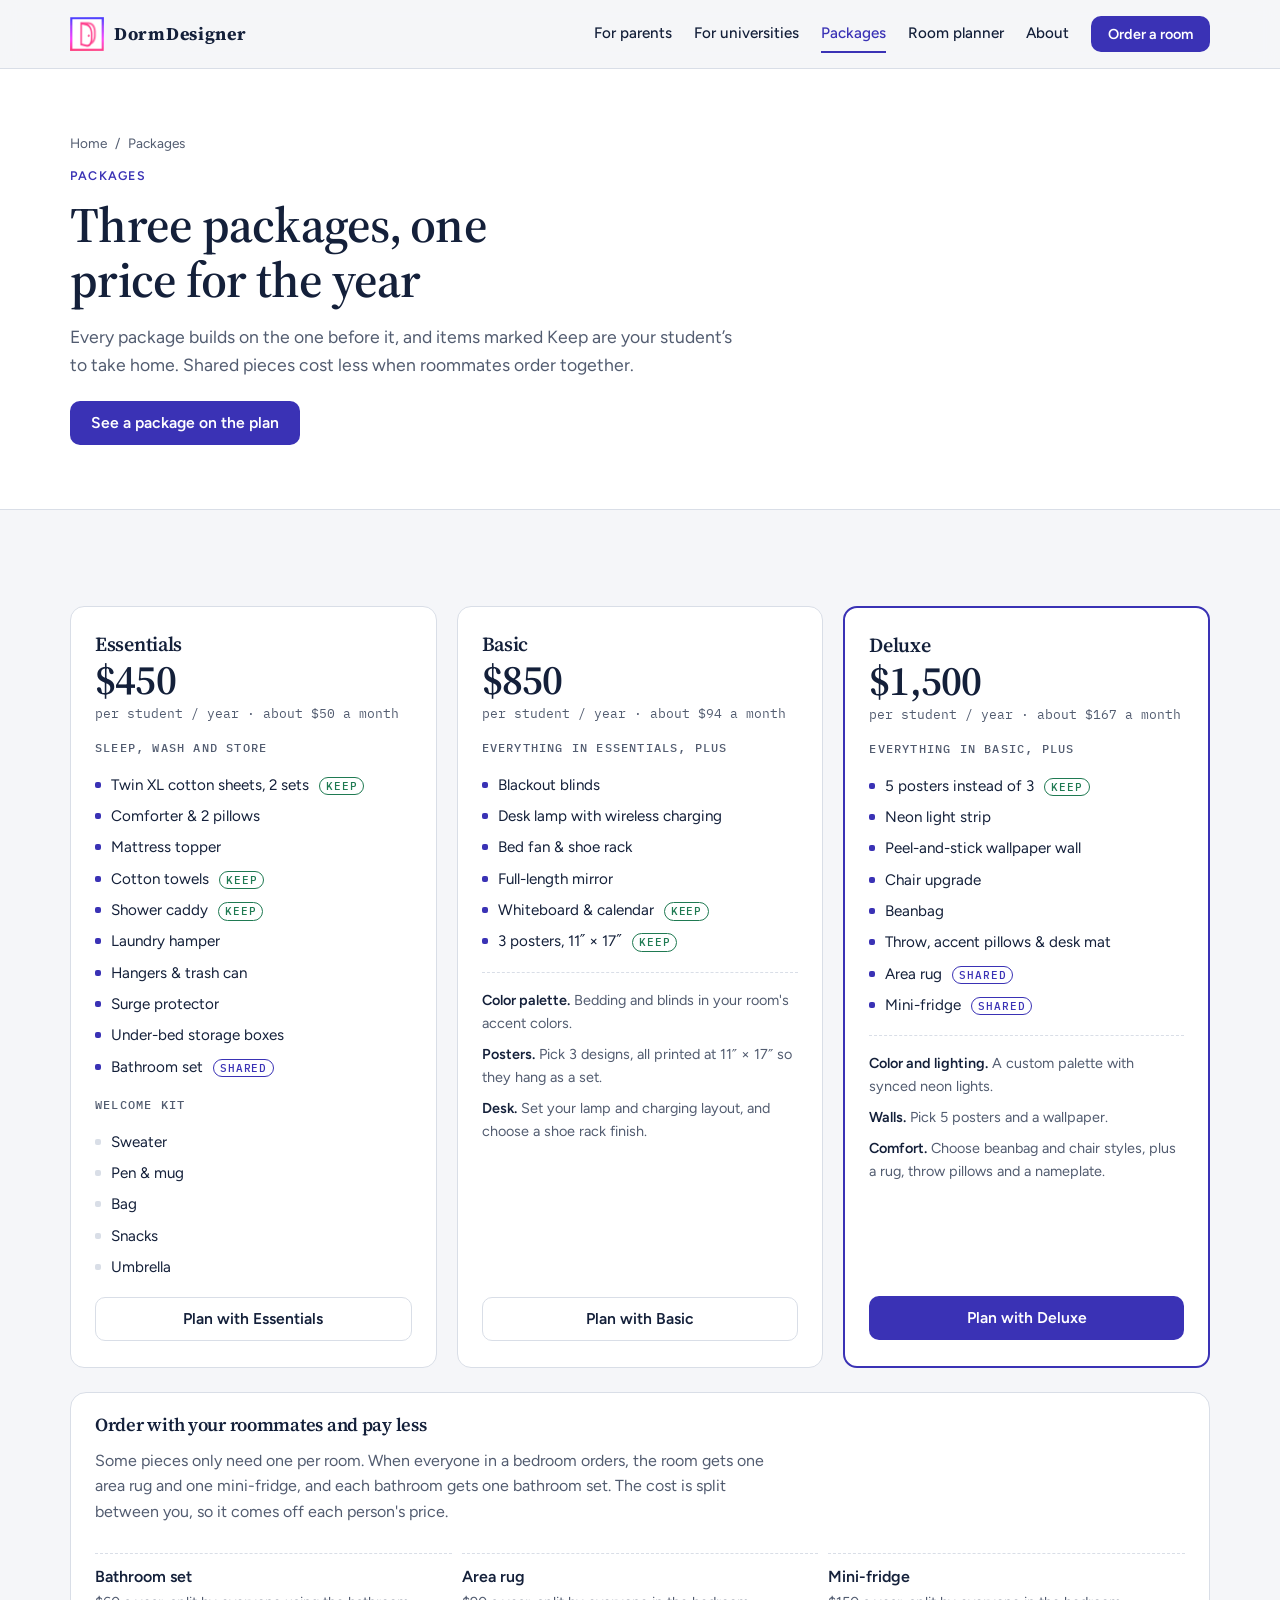
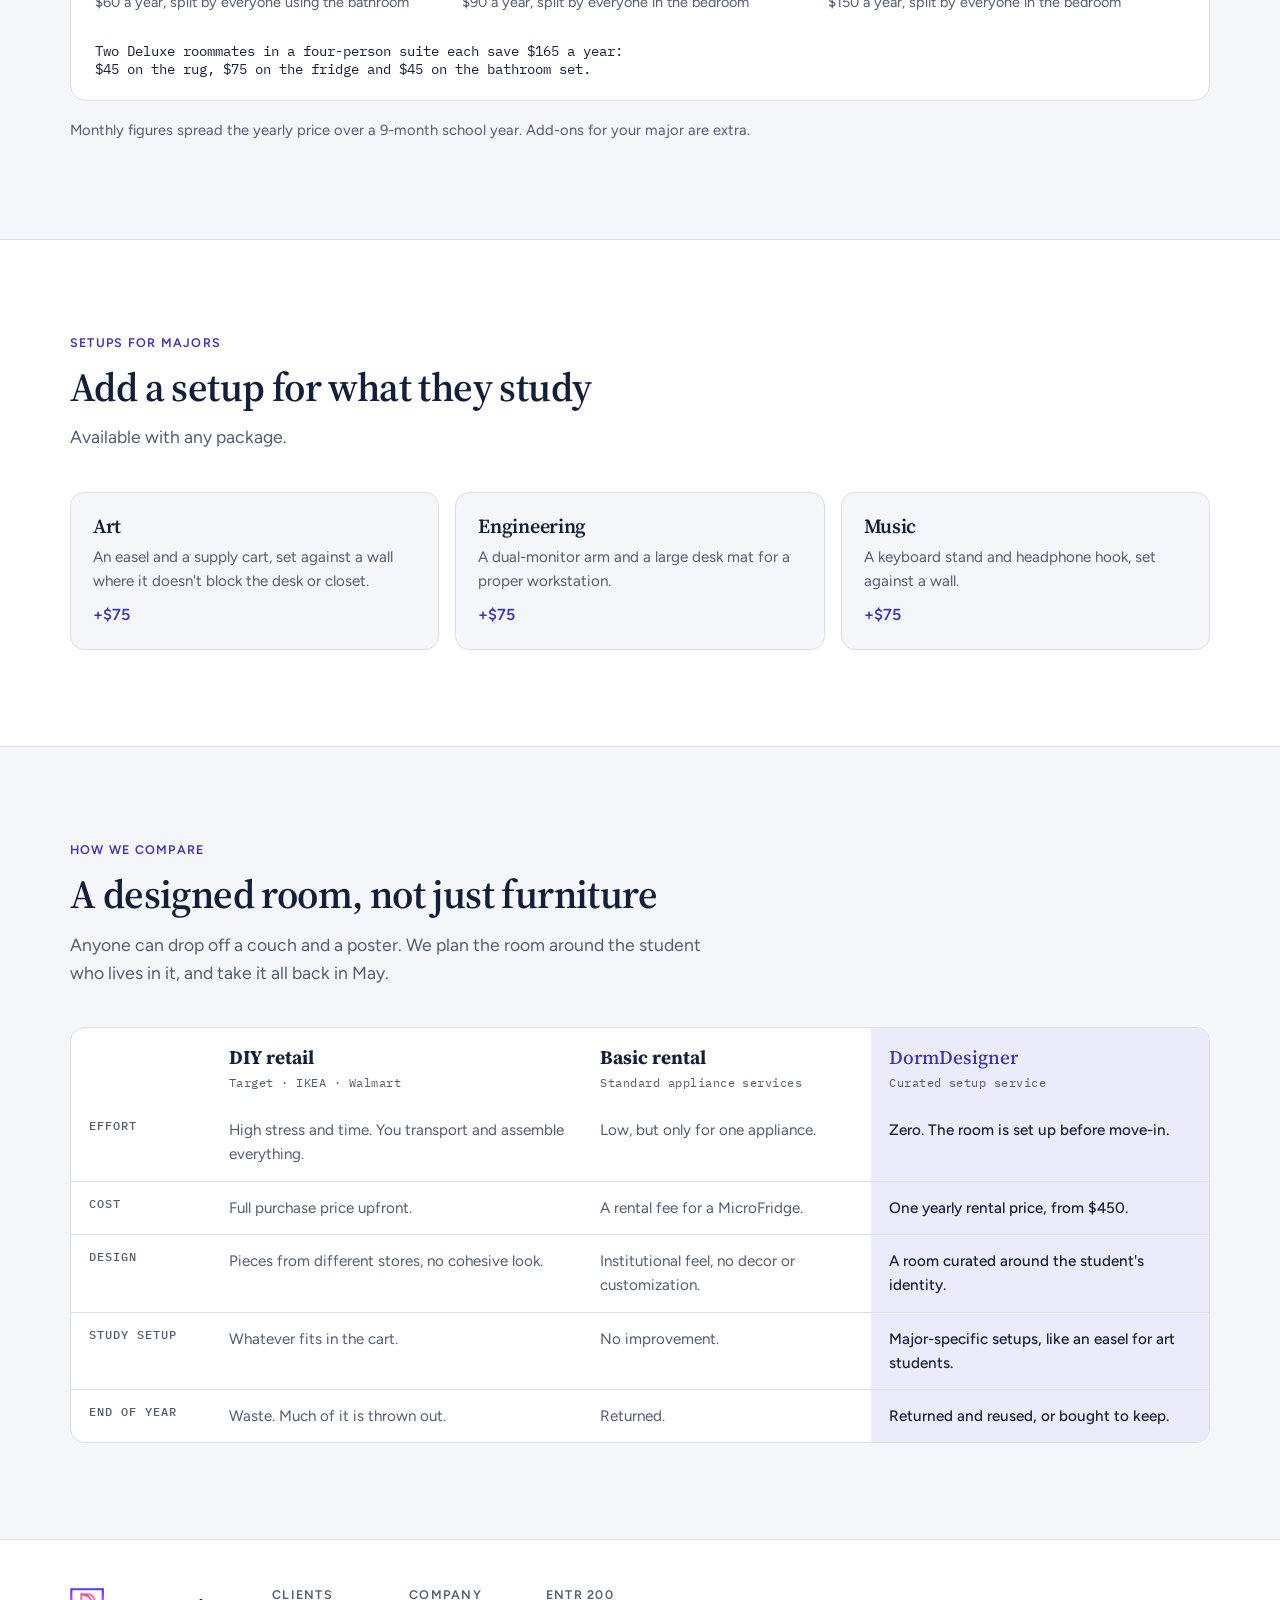
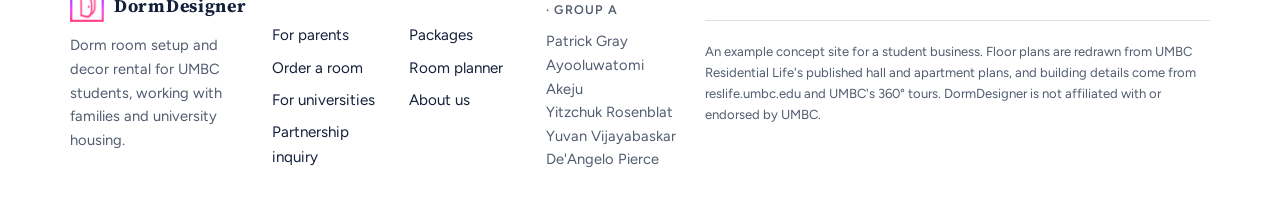
==== packages.html @ 31e29e06 "Split into pages for parents and universities; fix chair, monitors, clearances Site - Six pages inst" ====
<!doctype html>
<html lang="en">
<head>
<meta charset="utf-8">
<meta name="viewport" content="width=device-width, initial-scale=1, viewport-fit=cover">
<title>Packages · DormDesigner</title>
<meta name="description" content="Essentials, Basic and Deluxe dorm room packages, priced per student for the year.">
<link rel="icon" type="image/png" href="assets/mark.png">
<link rel="preconnect" href="https://fonts.googleapis.com">
<link rel="preconnect" href="https://fonts.gstatic.com" crossorigin>
<link rel="stylesheet" href="https://fonts.googleapis.com/css2?family=Source+Serif+4:opsz,wght@8..60,600;8..60,700&family=Figtree:wght@400;500;600;700&family=IBM+Plex+Mono:wght@400;500&display=swap">
<link rel="stylesheet" href="assets/site.css">
</head>
<body data-page="packages">
<a class="skip" href="#content">Skip to content</a>
<svg width="0" height="0" style="position:absolute" aria-hidden="true">
  <symbol id="i-sleep" viewBox="0 0 24 24"><path d="M3 18V8M3 14h18v4M21 14v-2a3 3 0 0 0-3-3h-7v5"/><circle cx="7" cy="11" r="1.6"/></symbol>
  <symbol id="i-desk" viewBox="0 0 24 24"><path d="M3 20h18M5 20V10h14v10M9 10l2-5 4 1"/><path d="M14 4.5l2.5 2"/></symbol>
  <symbol id="i-truck" viewBox="0 0 24 24"><path d="M2 6h12v10H2zM14 9h4l3 3v4h-7"/><circle cx="6" cy="17.5" r="1.8"/><circle cx="17" cy="17.5" r="1.8"/></symbol>
  <symbol id="i-photo" viewBox="0 0 24 24"><path d="M3 7h4l2-2.5h6L17 7h4v12H3z"/><circle cx="12" cy="13" r="3.5"/></symbol>
  <symbol id="i-shield" viewBox="0 0 24 24"><path d="M12 3l8 3v6c0 4.5-3.3 8-8 9-4.7-1-8-4.5-8-9V6z"/><path d="M8.5 12l2.5 2.5 4.5-5"/></symbol>
  <symbol id="i-price" viewBox="0 0 24 24"><path d="M5 3h14v18l-3-2-2 2-2-2-2 2-2-2-3 2z"/><path d="M9 8h6M9 12h6M9 16h3"/></symbol>
  <symbol id="i-check" viewBox="0 0 24 24"><path d="M4 4h16v16H4z"/><path d="M8 12l3 3 5-6"/></symbol>
  <symbol id="i-share" viewBox="0 0 24 24"><path d="M12 3v18M17 7H9.5a3 3 0 0 0 0 6h5a3 3 0 0 1 0 6H6"/></symbol>
  <symbol id="i-grad" viewBox="0 0 24 24"><path d="M2 9l10-5 10 5-10 5z"/><path d="M6 11v5c3 2.5 9 2.5 12 0v-5M22 9v6"/></symbol>
  <symbol id="i-access" viewBox="0 0 24 24"><circle cx="12" cy="4.5" r="1.8"/><path d="M5 8.5l7 1.5 7-1.5M12 10v5l-3 6M12 15l3 6"/></symbol>
  <symbol id="i-calendar" viewBox="0 0 24 24"><path d="M3 5h18v16H3zM3 10h18M8 3v4M16 3v4"/><path d="M7.5 14h3v3h-3z"/></symbol>
  <symbol id="i-recycle" viewBox="0 0 24 24"><path d="M7 19H4l3.5-6M17 19h3l-3.5-6M9 5l3-2 3 2M12 3v7M5 13l2-3 3 1.5M19 13l-2-3-3 1.5M8 19h8"/></symbol>
</svg>
<header class="top">
  <div class="wrap">
    <a class="brand" href="index.html" aria-label="DormDesigner home">
      <img class="mark" src="assets/mark.png" alt="" width="34" height="34">
      <span class="wordmark">DormDesigner</span>
    </a>
    <button class="menu-btn" type="button" aria-expanded="false" aria-controls="siteNav"><span class="sr-only">Menu</span><svg viewBox="0 0 24 24" aria-hidden="true"><path d="M4 7h16M4 12h16M4 17h16"/></svg></button>
    <nav class="nav" id="siteNav" aria-label="Main">
      <a href="parents.html">For parents</a>
      <a href="universities.html">For universities</a>
      <a href="packages.html" aria-current="page">Packages</a>
      <a href="planner.html">Room planner</a>
      <a href="about.html">About</a>
      <a class="btn btn-primary btn-sm nav-cta" href="parents.html#reserve">Order a room</a>
    </nav>
  </div>
</header>
<main id="content">
  <section class="page-head">
    <div class="wrap">
      <nav class="crumbs" aria-label="Breadcrumb"><a href="index.html">Home</a><span aria-hidden="true">/</span><span aria-current="page">Packages</span></nav>
      <p class="eyebrow">Packages</p>
      <h1>Three packages, one price for the year</h1>
      <p class="lede">Every package builds on the one before it, and items marked Keep are your student’s to take home. Shared pieces cost less when roommates order together.</p>
      <div class="ctas"><a class="btn btn-primary" href="planner.html">See a package on the plan</a></div>
    </div>
  </section>
  <section class="section">
    <div class="wrap">
      <div class="tiers">
        <article class="tier">
          <div class="tier-head">
            <h3>Essentials</h3>
            <div class="price num">$450</div>
            <div class="per">per student / year · about $50 a month</div>
          </div>
          <div class="includes">Sleep, wash and store</div>
          <ul>
            <li>Twin XL cotton sheets, 2 sets <span class="keep">Keep</span></li>
            <li>Comforter &amp; 2 pillows</li>
            <li>Mattress topper</li>
            <li>Cotton towels <span class="keep">Keep</span></li>
            <li>Shower caddy <span class="keep">Keep</span></li>
            <li>Laundry hamper</li>
            <li>Hangers &amp; trash can</li>
            <li>Surge protector</li>
            <li>Under-bed storage boxes</li>
            <li>Bathroom set <span class="share">Shared</span></li>
          </ul>
          <div class="includes">Welcome kit</div>
          <ul class="kit">
            <li>Sweater</li><li>Pen &amp; mug</li><li>Bag</li><li>Snacks</li><li>Umbrella</li>
          </ul>
          <a class="btn btn-ghost" href="planner.html" data-pick="essentials">Plan with Essentials</a>
        </article>
        <article class="tier">
          <div class="tier-head">
            <h3>Basic</h3>
            <div class="price num">$850</div>
            <div class="per">per student / year · about $94 a month</div>
          </div>
          <div class="includes">Everything in Essentials, plus</div>
          <ul>
            <li>Blackout blinds</li>
            <li>Desk lamp with wireless charging</li>
            <li>Bed fan &amp; shoe rack</li>
            <li>Full-length mirror</li>
            <li>Whiteboard &amp; calendar <span class="keep">Keep</span></li>
            <li>3 posters, 11″ × 17″ <span class="keep">Keep</span></li>
          </ul>
          <div class="custom">
            <p><b>Color palette.</b> Bedding and blinds in your room's accent colors.</p>
            <p><b>Posters.</b> Pick 3 designs, all printed at 11″ × 17″ so they hang as a set.</p>
            <p><b>Desk.</b> Set your lamp and charging layout, and choose a shoe rack finish.</p>
          </div>
          <a class="btn btn-ghost" href="planner.html" data-pick="basic">Plan with Basic</a>
        </article>
        <article class="tier tier-deluxe">
          <div class="tier-head">
            <h3>Deluxe</h3>
            <div class="price num">$1,500</div>
            <div class="per">per student / year · about $167 a month</div>
          </div>
          <div class="includes">Everything in Basic, plus</div>
          <ul>
            <li>5 posters instead of 3 <span class="keep">Keep</span></li>
            <li>Neon light strip</li>
            <li>Peel-and-stick wallpaper wall</li>
            <li>Chair upgrade</li>
            <li>Beanbag</li>
            <li>Throw, accent pillows &amp; desk mat</li>
            <li>Area rug <span class="share">Shared</span></li>
            <li>Mini-fridge <span class="share">Shared</span></li>
          </ul>
          <div class="custom">
            <p><b>Color and lighting.</b> A custom palette with synced neon lights.</p>
            <p><b>Walls.</b> Pick 5 posters and a wallpaper.</p>
            <p><b>Comfort.</b> Choose beanbag and chair styles, plus a rug, throw pillows and a nameplate.</p>
          </div>
          <a class="btn btn-primary" href="planner.html" data-pick="deluxe">Plan with Deluxe</a>
        </article>
      </div>
      <div class="sharing">
        <h3>Order with your roommates and pay less</h3>
        <p>Some pieces only need one per room. When everyone in a bedroom orders, the room gets one area rug and one mini-fridge, and each bathroom gets one bathroom set. The cost is split between you, so it comes off each person's price.</p>
        <dl class="share-table">
          <div><dt>Bathroom set</dt><dd>$60 a year, split by everyone using the bathroom</dd></div>
          <div><dt>Area rug</dt><dd>$90 a year, split by everyone in the bedroom</dd></div>
          <div><dt>Mini-fridge</dt><dd>$150 a year, split by everyone in the bedroom</dd></div>
        </dl>
        <p class="share-eg">Two Deluxe roommates in a four-person suite each save $165 a year: $45 on the rug, $75 on the fridge and $45 on the bathroom set.</p>
      </div>
      <p class="tiers-note">Monthly figures spread the yearly price over a 9-month school year. Add-ons for your major are extra.</p>
    </div>
  </section>
  <section class="section alt">
    <div class="wrap">
      <div class="section-head">
        <p class="eyebrow">Setups for majors</p>
        <h2>Add a setup for what they study</h2>
        <p class="lede">Available with any package.</p>
      </div>
      <div class="addons">
        <div><h3>Art</h3><p>An easel and a supply cart, set against a wall where it doesn't block the desk or closet.</p><b>+$75</b></div>
        <div><h3>Engineering</h3><p>A dual-monitor arm and a large desk mat for a proper workstation.</p><b>+$75</b></div>
        <div><h3>Music</h3><p>A keyboard stand and headphone hook, set against a wall.</p><b>+$75</b></div>
      </div>
    </div>
  </section>
  <section class="section">
    <div class="wrap">
      <div class="section-head">
        <p class="eyebrow">How we compare</p>
        <h2>A designed room, not just furniture</h2>
        <p class="lede">Anyone can drop off a couch and a poster. We plan the room around the student who lives in it, and take it all back in May.</p>
      </div>
      <div class="table-wrap">
        <table class="compare">
          <thead>
            <tr>
              <th scope="col"><span class="sr-only" style="position:absolute;left:-9999px">Topic</span></th>
              <th scope="col">DIY retail<small>Target · IKEA · Walmart</small></th>
              <th scope="col">Basic rental<small>Standard appliance services</small></th>
              <th scope="col" class="us">DormDesigner<small>Curated setup service</small></th>
            </tr>
          </thead>
          <tbody>
            <tr><th scope="row">Effort</th><td>High stress and time. You transport and assemble everything.</td><td>Low, but only for one appliance.</td><td class="us">Zero. The room is set up before move-in.</td></tr>
            <tr><th scope="row">Cost</th><td>Full purchase price upfront.</td><td>A rental fee for a MicroFridge.</td><td class="us">One yearly rental price, from $450.</td></tr>
            <tr><th scope="row">Design</th><td>Pieces from different stores, no cohesive look.</td><td>Institutional feel, no decor or customization.</td><td class="us">A room curated around the student's identity.</td></tr>
            <tr><th scope="row">Study setup</th><td>Whatever fits in the cart.</td><td>No improvement.</td><td class="us">Major-specific setups, like an easel for art students.</td></tr>
            <tr><th scope="row">End of year</th><td>Waste. Much of it is thrown out.</td><td>Returned.</td><td class="us">Returned and reused, or bought to keep.</td></tr>
          </tbody>
        </table>
      </div>
    </div>
  </section>
</main>
<footer class="site-foot">
  <div class="wrap">
    <div class="foot-grid">
      <div class="foot-brand">
        <a class="brand" href="index.html" aria-label="DormDesigner home"><img class="mark" src="assets/mark.png" alt="" width="34" height="34"><span class="wordmark">DormDesigner</span></a>
        <p>Dorm room setup and decor rental for UMBC students, working with families and university housing.</p>
      </div>
      <nav aria-label="Clients"><h2>Clients</h2><a href="parents.html">For parents</a><a href="parents.html#reserve">Order a room</a><a href="universities.html">For universities</a><a href="universities.html#inquiry">Partnership inquiry</a></nav>
      <nav aria-label="Company"><h2>Company</h2><a href="packages.html">Packages</a><a href="planner.html">Room planner</a><a href="about.html">About us</a></nav>
      <div><h2>ENTR 200 · Group A</h2><p class="names">Patrick Gray<br>Ayooluwatomi Akeju<br>Yitzchuk Rosenblat<br>Yuvan Vijayabaskar<br>De'Angelo Pierce</p></div>
    </div>
    <p class="legal">An example concept site for a student business. Floor plans are redrawn from UMBC Residential Life's published hall and apartment plans, and building details come from reslife.umbc.edu and UMBC's 360° tours. DormDesigner is not affiliated with or endorsed by UMBC.</p>
  </div>
</footer>
<script src="assets/site.js"></script>
<script src="assets/planner.js"></script>
</body>
</html>
---- assets/site.css ----
/* Base reset (each page is its own document) */
[hidden] { display: none !important; }
body { margin: 0; }
img { max-width: 100%; }

/* Layout: an architect's plan sheet. UMBC floor plans stay in plain ink; DormDesigner's decor is the only color on them. */
:root {
  /* Calm navy and indigo for parents and housing offices; the logo keeps the brand gradient. */
  --paper: #F5F6F9;
  --surface: #FFFFFF;
  --ink: #14203A;
  --muted: #525C70;
  --rule: #D9DEE7;
  --plan-bg: #FFFFFF;
  --plan-floor: #FAFBFC;
  --plan-grid: #E8ECF2;
  --plan-ink: #22304A;
  --plan-furn: #EEF1F5;
  --plan-label: #626D82;
  --plan-tile: #EFF2F5;
  --plan-tileline: #C8D0DB;
  --plan-wood: #F6EFE6;
  --plan-woodline: #E2D4C1;
  --brand-1: #4B3BFF;
  --brand-2: #A93CFF;
  --brand-3: #F03CF5;
  --brand-4: #FF3D8A;
  --accent: #3A32B5;
  --accent-ink: #FFFFFF;
  --accent-soft: #ECEBFA;
  --ok: #1F7A52;
  --deep: #14203A;
  --on-deep: #F2F4F8;
  --on-deep-muted: #B4BCCC;
  --deep-rule: #2C3A57;
  --deep-accent: #B7B2FF;
  --font-display: "Source Serif 4", Georgia, "Times New Roman", serif;
  --font-body: "Figtree", system-ui, -apple-system, "Segoe UI", sans-serif;
  --font-mono: "IBM Plex Mono", ui-monospace, Menlo, Consolas, monospace;
  --radius: 14px;
}
@media (prefers-color-scheme: dark) {
  :root:not([data-theme="light"]) {
    --paper: #0E1320; --surface: #151C2C; --ink: #E8ECF4; --muted: #9DA7B9; --rule: #26314A;
    --plan-bg: #131A28; --plan-floor: #172030; --plan-grid: #202A3D; --plan-ink: #D3DAE8; --plan-furn: #1E2839; --plan-label: #94A0B5; --plan-tile: #1C2535; --plan-tileline: #334058; --plan-wood: #22222A; --plan-woodline: #3A3640;
    --accent: #A9A4FF; --accent-ink: #12142B; --accent-soft: #23264A; --ok: #5FD39E;
    --deep: #1A2440; --on-deep: #EEF1F7; --on-deep-muted: #AEB8CB; --deep-rule: #2E3A58; --deep-accent: #B7B2FF;
    color-scheme: dark;
  }
}
:root[data-theme="dark"] {
  --paper: #0E1320; --surface: #151C2C; --ink: #E8ECF4; --muted: #9DA7B9; --rule: #26314A;
  --plan-bg: #131A28; --plan-floor: #172030; --plan-grid: #202A3D; --plan-ink: #D3DAE8; --plan-furn: #1E2839; --plan-label: #94A0B5; --plan-tile: #1C2535; --plan-tileline: #334058; --plan-wood: #22222A; --plan-woodline: #3A3640;
  --accent: #A9A4FF; --accent-ink: #12142B; --accent-soft: #23264A; --ok: #5FD39E;
  --deep: #1A2440; --on-deep: #EEF1F7; --on-deep-muted: #AEB8CB; --deep-rule: #2E3A58; --deep-accent: #B7B2FF;
  color-scheme: dark;
}

* { box-sizing: border-box; }
html { scroll-behavior: smooth; }
@media (prefers-reduced-motion: reduce) { html { scroll-behavior: auto; } }
body {
  background: var(--paper);
  color: var(--ink);
  font: 400 1rem/1.6 var(--font-body);
  -webkit-font-smoothing: antialiased;
}
a { color: var(--accent); text-underline-offset: 3px; }
:focus-visible { outline: 2px solid var(--accent); outline-offset: 3px; border-radius: 6px; }
h1, h2, h3 { font-family: var(--font-display); line-height: 1.12; margin: 0; text-wrap: balance; letter-spacing: -0.015em; font-weight: 600; }
h2 { font-size: clamp(1.8rem, 3.4vw, 2.5rem); }
h3 { font-size: 1.25rem; }
p { margin: 0; }
.wrap { max-width: 1180px; margin: 0 auto; padding-inline: 20px; }
.eyebrow { font: 600 0.78rem/1.2 var(--font-body); letter-spacing: 0.1em; text-transform: uppercase; color: var(--accent); }
.lede { color: var(--muted); font-size: 1.1rem; max-width: 60ch; }
.section { padding-block: clamp(56px, 8vw, 96px); }
.section.alt { background: var(--surface); border-block: 1px solid var(--rule); }
.section + .section:not(.alt):not(.uni) { padding-top: 0; }
.section.alt + .section:not(.alt), .section.uni + .section:not(.alt) { padding-top: clamp(56px, 8vw, 96px); }
.section-head { display: grid; gap: 14px; margin-bottom: 40px; max-width: 760px; }
.num { font-variant-numeric: tabular-nums; }

/* Brand */
.mark { width: 34px; height: 34px; flex: none; }
.wordmark { font: 700 1.12rem/1 var(--font-display); letter-spacing: 0.04em; color: var(--ink); }

/* Header */
.top {
  position: sticky; top: env(safe-area-inset-top, 0px); z-index: 20;
  background: color-mix(in srgb, var(--paper) 86%, transparent);
  backdrop-filter: blur(10px); -webkit-backdrop-filter: blur(10px);
  border-bottom: 1px solid var(--rule);
}
.top .wrap { display: flex; align-items: center; gap: 24px; min-height: 68px; position: relative; }
.brand { display: flex; align-items: center; gap: 10px; text-decoration: none; }
.nav { display: flex; align-items: center; gap: 22px; margin-left: auto; }
.nav a:not(.btn) { color: var(--ink); text-decoration: none; font-weight: 500; font-size: 0.95rem; padding-block: 6px; border-bottom: 2px solid transparent; }
.nav a:not(.btn):hover { color: var(--accent); }
.nav a[aria-current="page"] { color: var(--accent); border-bottom-color: var(--accent); }
.menu-btn { display: none; margin-left: auto; width: 40px; height: 40px; border: 1px solid var(--rule); border-radius: 10px; background: var(--surface); color: var(--ink); cursor: pointer; }
.menu-btn svg { width: 20px; height: 20px; fill: none; stroke: currentColor; stroke-width: 2; stroke-linecap: round; }
.sr-only { position: absolute; width: 1px; height: 1px; overflow: hidden; clip: rect(0 0 0 0); white-space: nowrap; }
.skip { position: absolute; left: -9999px; top: 8px; z-index: 50; background: var(--surface); padding: 8px 12px; border-radius: 8px; }
.skip:focus { left: 12px; }
@media (max-width: 980px) {
  .menu-btn { display: inline-grid; place-items: center; }
  .nav { display: none; position: absolute; top: 100%; left: 0; right: 0; flex-direction: column; align-items: stretch; gap: 0;
    background: var(--surface); border-bottom: 1px solid var(--rule); padding: 8px 20px 18px; box-shadow: 0 18px 30px -24px rgba(20, 32, 58, .4); }
  .nav.open { display: flex; }
  .nav a:not(.btn) { padding: 12px 0; border-bottom: 1px solid var(--rule); }
  .nav a[aria-current="page"] { border-bottom-color: var(--rule); }
  .nav .nav-cta { margin-top: 14px; }
}

.btn {
  display: inline-flex; align-items: center; justify-content: center; gap: 8px;
  font: 600 0.98rem/1 var(--font-body); padding: 13px 20px; border-radius: 10px;
  text-decoration: none; cursor: pointer; border: 1px solid transparent;
  transition: transform .15s ease, box-shadow .15s ease; white-space: nowrap;
}
@media (max-width: 420px) { .wordmark { font-size: 1rem; } .top .wrap { gap: 12px; } }
.btn-primary { color: var(--accent-ink); background: var(--accent); }
.btn-primary:hover { transform: translateY(-1px); box-shadow: 0 8px 18px -10px var(--accent); }
.btn-light { color: var(--deep); background: var(--on-deep); }
.btn-light:hover { transform: translateY(-1px); }
.btn-ghost { color: var(--ink); background: transparent; border-color: var(--rule); }
.btn-ghost:hover { border-color: var(--ink); }
.btn-sm { padding: 10px 16px; font-size: 0.9rem; }

/* Hero */
.hero { padding-block: clamp(40px, 7vw, 88px) clamp(48px, 7vw, 80px); }
.hero .wrap { display: grid; grid-template-columns: 1fr 1.08fr; gap: clamp(32px, 5vw, 64px); align-items: center; }
.hero-copy { display: grid; gap: 22px; min-width: 0; }
.hero h1 { font-size: clamp(2.3rem, 5vw, 3.6rem); font-weight: 600; }
.hero h1 em { font-style: normal; color: var(--accent); }
.hero .ctas { display: flex; flex-wrap: wrap; gap: 12px; }
.facts { display: flex; flex-wrap: wrap; gap: 8px 22px; font: 400 0.82rem/1.4 var(--font-mono); color: var(--muted); padding-top: 6px; border-top: 1px solid var(--rule); }
.facts span { padding-top: 12px; }
.facts b { color: var(--ink); font-weight: 500; }
@media (max-width: 900px) { .hero .wrap { grid-template-columns: 1fr; } }

/* Plan sheet card */
.sheet {
  background: var(--plan-bg); border: 1px solid var(--rule); border-radius: var(--radius);
  box-shadow: 0 24px 50px -32px rgba(20, 32, 58, .35);
  overflow: hidden; min-width: 0;
}
.sheet-head, .sheet-foot {
  display: flex; flex-wrap: wrap; gap: 6px 14px; align-items: center; justify-content: space-between;
  padding: 12px 16px; font: 400 0.75rem/1.35 var(--font-mono); color: var(--plan-label);
  letter-spacing: 0.04em;
}
.sheet-head { border-bottom: 1px dashed var(--rule); }
.sheet-foot { border-top: 1px dashed var(--rule); }
.sheet-head strong { color: var(--plan-ink); font-weight: 500; text-transform: uppercase; letter-spacing: 0.08em; }
.plan { display: block; width: 100%; height: auto; padding: 14px; }

/* SVG plan classes (theme-aware) */
.p-floor { fill: var(--plan-floor); }
.p-gridline { stroke: var(--plan-grid); stroke-width: .6; fill: none; }
.p-wall { stroke: var(--plan-ink); stroke-width: 4; fill: none; stroke-linejoin: miter; stroke-linecap: square; }
.p-shell { stroke: var(--plan-ink); stroke-width: 12; fill: none; stroke-linejoin: miter; }
.p-iwall { stroke: var(--plan-ink); stroke-width: 2.6; fill: none; stroke-linecap: square; }
.p-gap { stroke: var(--plan-floor); stroke-width: 6; }
.p-wingap { stroke: var(--plan-bg); stroke-width: 5.4; }
.p-win { stroke: var(--plan-ink); stroke-width: .8; }
.p-leaf { stroke: var(--plan-ink); stroke-width: 1.4; }
.p-arc { stroke: var(--plan-label); stroke-width: .7; stroke-dasharray: 2 2; fill: none; }
.p-furn { fill: var(--plan-furn); stroke: var(--plan-ink); stroke-width: 1; }
.p-fix { fill: var(--plan-bg); stroke: var(--plan-ink); stroke-width: .9; }
.p-fixline { stroke: var(--plan-ink); stroke-width: .7; fill: none; }
.p-flabel { fill: var(--plan-label); font: 500 7px var(--font-mono); letter-spacing: .02em; }
.p-room { fill: var(--plan-ink); font: 500 9px var(--font-mono); letter-spacing: .08em; text-transform: uppercase; paint-order: stroke; stroke: var(--plan-floor); stroke-width: 3px; stroke-linejoin: round; }
.p-dim { fill: var(--plan-label); font: 400 7.5px var(--font-mono); paint-order: stroke; stroke: var(--plan-floor); stroke-width: 3px; stroke-linejoin: round; }
.p-appl { fill: var(--plan-bg); stroke-width: 1.4; }
.p-appl-label { fill: var(--plan-label); font: 500 5.5px var(--font-mono); }
.decor > * { transform-box: fill-box; transform-origin: center; animation: pop .45s cubic-bezier(.2, .9, .3, 1.2) both; }
.decor > *:nth-child(3n+1) { animation-delay: .04s; }
.decor > *:nth-child(3n+2) { animation-delay: .1s; }
.decor > *:nth-child(3n) { animation-delay: .16s; }
@keyframes pop { from { opacity: .55; transform: scale(.9); } to { opacity: 1; transform: none; } }
@media (prefers-reduced-motion: reduce) { .decor > * { animation: none; } }

/* Problem band */
.band { border-block: 1px solid var(--rule); background: var(--surface); }
.band .wrap { display: grid; grid-template-columns: 1.2fr 1fr; gap: 32px 56px; padding-block: 40px; align-items: center; }
.band blockquote { margin: 0; font: 600 clamp(1.35rem, 2.6vw, 1.75rem)/1.3 var(--font-display); text-wrap: balance; }
.band .src { margin-top: 12px; font: 400 0.8rem var(--font-mono); color: var(--muted); }
.pains { display: grid; grid-template-columns: repeat(auto-fit, minmax(150px, 1fr)); gap: 14px 24px; }
.pains div { display: grid; gap: 2px; min-width: 0; }
.pains b { font-weight: 600; }
.pains span { color: var(--muted); font-size: 0.9rem; line-height: 1.45; }
@media (max-width: 800px) { .band .wrap { grid-template-columns: 1fr; } }

/* Steps */
.steps { display: grid; grid-template-columns: repeat(4, 1fr); gap: 0; counter-reset: step; border-top: 2px solid var(--ink); }
.step { padding: 22px 22px 6px 0; display: grid; gap: 10px; align-content: start; min-width: 0; }
.step + .step { padding-left: 22px; border-left: 1px solid var(--rule); }
.step::before {
  counter-increment: step; content: "0" counter(step);
  font: 500 0.8rem var(--font-mono); color: var(--accent); letter-spacing: .1em;
}
.step p { color: var(--muted); font-size: 0.97rem; }
@media (max-width: 900px) {
  .steps { grid-template-columns: 1fr 1fr; }
  .step:nth-child(3) { padding-left: 0; border-left: 0; }
  .step:nth-child(n+3) { border-top: 1px solid var(--rule); }
}
@media (max-width: 560px) {
  .steps { grid-template-columns: 1fr; }
  .step + .step { padding-left: 0; border-left: 0; border-top: 1px solid var(--rule); }
}

/* Packages */
.tiers { display: grid; grid-template-columns: repeat(3, 1fr); gap: 20px; align-items: stretch; }
.tier {
  background: var(--surface); border: 1px solid var(--rule); border-radius: var(--radius);
  padding: 26px 24px; display: flex; flex-direction: column; gap: 18px; min-width: 0;
}
.tier-head { display: grid; gap: 4px; }
.tier .price { font: 600 2.6rem/1 var(--font-display); letter-spacing: -0.02em; font-variant-numeric: lining-nums; }
.tier .per { font: 400 0.8rem var(--font-mono); color: var(--muted); }
.tier .includes { font: 500 0.75rem var(--font-mono); text-transform: uppercase; letter-spacing: .1em; color: var(--muted); }
.tier ul { list-style: none; margin: 0; padding: 0; display: grid; gap: 7px; }
.tier li { display: flex; gap: 10px; align-items: baseline; font-size: 0.95rem; }
.tier li::before { content: ""; flex: none; width: 6px; height: 6px; border-radius: 2px; background: var(--accent); transform: translateY(-2px); }
.tier .kit li::before { background: var(--rule); }
.keep {
  font: 500 0.66rem/1 var(--font-mono); text-transform: uppercase; letter-spacing: .08em;
  color: var(--ok); border: 1px solid currentColor; border-radius: 999px; padding: 3px 6px; white-space: nowrap;
}
.tier .custom { border-top: 1px dashed var(--rule); padding-top: 16px; display: grid; gap: 8px; }
.tier .custom p { font-size: 0.9rem; color: var(--muted); }
.tier .custom b { color: var(--ink); font-weight: 600; }
.tier .btn { margin-top: auto; }
.tier-deluxe { border: 2px solid var(--accent); }
.share {
  font: 500 0.66rem/1 var(--font-mono); text-transform: uppercase; letter-spacing: .08em;
  color: var(--accent); border: 1px solid currentColor; border-radius: 999px; padding: 3px 6px; white-space: nowrap;
}
.sharing { margin-top: 24px; padding: 22px 24px; border: 1px solid var(--rule); border-radius: 16px; background: var(--surface); display: grid; gap: 12px; }
.sharing h3 { font-size: 1.15rem; text-wrap: balance; }
.sharing p { color: var(--muted); max-width: 68ch; }
.share-table { display: grid; grid-template-columns: repeat(3, minmax(0, 1fr)); gap: 10px; }
.share-table div { border-top: 1px dashed var(--rule); padding-top: 10px; min-width: 0; }
.share-table dt { font-weight: 600; }
.share-table dd { margin: 2px 0 0; color: var(--muted); font-size: 0.9rem; }
.share-eg { font: 400 0.85rem var(--font-mono); color: var(--ink) !important; }
@media (max-width: 720px) { .share-table { grid-template-columns: 1fr; } }
.tiers-note { margin-top: 18px; color: var(--muted); font-size: 0.92rem; display: flex; gap: 8px; align-items: center; flex-wrap: wrap; }
@media (max-width: 960px) { .tiers { grid-template-columns: 1fr; max-width: 560px; } }

/* Planner */
.planner-sec { background: var(--surface); border-block: 1px solid var(--rule); }
.planner { display: grid; grid-template-columns: 330px minmax(0, 1fr); gap: 28px; align-items: start; }
.controls { display: grid; gap: 26px; min-width: 0; }
fieldset { border: 0; margin: 0; padding: 0; display: grid; gap: 10px; min-width: 0; }
legend { padding: 0; margin-bottom: 10px; font: 500 0.75rem var(--font-mono); text-transform: uppercase; letter-spacing: .1em; color: var(--muted); }
.opt-group { font: 500 0.7rem var(--font-mono); color: var(--muted); letter-spacing: .08em; text-transform: uppercase; margin-top: 4px; }
.radio-list { display: grid; gap: 6px; }
.opt { position: relative; display: block; cursor: pointer; }
.opt input { position: absolute; opacity: 0; inset: 0; margin: 0; cursor: pointer; }
.opt .box {
  display: flex; justify-content: space-between; gap: 10px; align-items: baseline;
  padding: 9px 12px; border: 1px solid var(--rule); border-radius: 10px; background: var(--paper);
  transition: border-color .15s, background .15s;
}
.opt .box small { color: var(--muted); font: 400 0.75rem var(--font-mono); white-space: nowrap; }
.opt:hover .box { border-color: var(--muted); }
.opt input:checked + .box { border-color: var(--accent); background: var(--accent-soft); box-shadow: inset 0 0 0 1px var(--accent); }
.opt input:focus-visible + .box { outline: 2px solid var(--accent); outline-offset: 2px; }
.seg { display: grid; grid-template-columns: repeat(3, 1fr); gap: 6px; }
.seg .box { flex-direction: column; gap: 2px; align-items: flex-start; }
.seg .box b { font-weight: 600; font-size: 0.92rem; }
.swatches { display: flex; flex-wrap: wrap; gap: 10px; }
.swatch .box { flex-direction: column; align-items: center; gap: 6px; padding: 8px 6px; min-width: 66px; }
.swatch .chips { display: flex; }
.swatch .chips i { width: 14px; height: 14px; border-radius: 50%; border: 2px solid var(--paper); margin-left: -4px; }
.swatch .chips i:first-child { margin-left: 0; }
.swatch .box span { font-size: 0.78rem; }
.majors { display: grid; grid-template-columns: 1fr 1fr; gap: 6px; }

.stage { display: grid; gap: 16px; min-width: 0; }
.toggle { display: inline-flex; border: 1px solid var(--rule); border-radius: 999px; padding: 3px; background: var(--paper); }
.toggle button {
  font: 500 0.75rem var(--font-mono); letter-spacing: .06em; text-transform: uppercase;
  border: 0; background: transparent; color: var(--muted); padding: 6px 12px; border-radius: 999px; cursor: pointer;
}
.toggle button[aria-pressed="true"] { background: var(--ink); color: var(--paper); }
.legend { display: flex; flex-wrap: wrap; gap: 6px 14px; padding: 0 16px 12px; font: 400 0.75rem var(--font-mono); color: var(--plan-label); }
.legend span { display: inline-flex; align-items: center; gap: 6px; }
.legend i { width: 12px; height: 12px; border-radius: 3px; display: inline-block; }
.head-tools { display: flex; flex-wrap: wrap; gap: 8px; }
.seg2 { grid-template-columns: 1fr 1fr; }
.seg4 { grid-template-columns: repeat(4, 1fr); }
.seg4 .box { align-items: center; padding: 8px 6px; }
.bedpick { display: grid; gap: 8px; margin-top: 4px; }
.p-you { fill: none; stroke: var(--accent); stroke-width: 1.6; stroke-dasharray: 5 3; }
.p-youlabel { fill: var(--accent); font: 600 9px var(--font-mono); letter-spacing: .14em; paint-order: stroke; stroke: var(--plan-bg); stroke-width: 3px; stroke-linejoin: round; }
.p-hit { fill: transparent; cursor: pointer; }
.p-hit:hover { fill: var(--accent); fill-opacity: .1; }

/* 3D view */
.view3d { position: relative; margin: 14px; border-radius: 10px; overflow: hidden; background: var(--plan-bg); min-height: 280px; }
.view3d canvas { display: block; width: 100%; touch-action: pan-y; cursor: grab; }
.view3d canvas.grabbing { cursor: grabbing; }
.view3d canvas:focus-visible { outline: 2px solid var(--accent); outline-offset: -2px; }
.v-bar { display: flex; flex-wrap: wrap; gap: 8px 12px; align-items: center; justify-content: space-between; padding: 10px 16px 0; }
.v-hint { font: 400 0.72rem var(--font-mono); color: var(--plan-label); }
.v-ui { display: flex; flex-wrap: wrap; gap: 6px; align-items: center; }
.v-btn {
  font: 500 0.75rem/1 var(--font-mono); color: var(--ink); background: var(--surface);
  border: 1px solid var(--rule); border-radius: 999px; min-width: 32px; height: 30px; padding: 0 11px; cursor: pointer;
}
.v-btn:hover { border-color: var(--ink); }
.plan.zoomed { cursor: grab; }
.plan.grabbing { cursor: grabbing; }
.p-tile { fill: var(--plan-tile); }
.p-tileline { stroke: var(--plan-tileline); stroke-width: .7; fill: none; }
.p-carpet { fill: var(--plan-grid); }
.p-focusmask { fill: var(--plan-bg); fill-opacity: .68; pointer-events: none; }
.p-focusring { fill: none; stroke: var(--accent); stroke-width: 1; stroke-dasharray: 6 4; opacity: .7; pointer-events: none; }
.p-seatback { fill: var(--plan-ink); fill-opacity: .2; }
.p-swing2 { stroke: var(--plan-label); stroke-width: .6; stroke-dasharray: 2 2; fill: none; }
.p-chair { fill: var(--plan-bg); stroke: var(--plan-label); stroke-width: .8; }
.p-scale { stroke: var(--plan-ink); stroke-width: 1.2; fill: none; }
.p-wood { fill: var(--plan-wood); }
.p-woodline { stroke: var(--plan-woodline); stroke-width: .7; fill: none; }
.building { background: var(--paper); border: 1px solid var(--rule); border-radius: var(--radius); padding: 20px; display: grid; gap: 16px; min-width: 0; }
.b-head { display: flex; flex-wrap: wrap; gap: 12px; justify-content: space-between; align-items: flex-start; }
.b-head h3 { margin-top: 6px; }
.b-facts { display: grid; grid-template-columns: repeat(auto-fit, minmax(210px, 1fr)); gap: 14px 22px; margin: 0; }
.b-facts dt { font: 500 0.7rem var(--font-mono); text-transform: uppercase; letter-spacing: .08em; color: var(--muted); }
.b-facts dd { margin: 3px 0 0; font-size: 0.92rem; }
.b-notes { margin: 0; padding-left: 18px; display: grid; gap: 4px; color: var(--muted); font-size: 0.9rem; }
.b-tips { border-top: 1px dashed var(--rule); padding-top: 12px; display: grid; gap: 4px; font-size: 0.9rem; }
.b-tips b { font: 500 0.7rem var(--font-mono); text-transform: uppercase; letter-spacing: .08em; color: var(--accent); }
.v3-msg { position: absolute; inset: 0; display: grid; place-items: center; text-align: center; padding: 24px; font: 400 0.85rem var(--font-mono); color: var(--plan-label); }

.summary { display: grid; grid-template-columns: minmax(0, 1fr) minmax(0, 1.2fr); gap: 16px; }
.quote, .itemlist { background: var(--paper); border: 1px solid var(--rule); border-radius: var(--radius); padding: 20px; min-width: 0; }
.quote { display: grid; gap: 14px; align-content: start; }
.quote .big { font: 600 2.4rem/1 var(--font-display); font-variant-numeric: lining-nums; }
.quote .row { display: flex; justify-content: space-between; gap: 12px; font-size: 0.92rem; color: var(--muted); border-top: 1px dashed var(--rule); padding-top: 10px; }
.quote .row b { color: var(--ink); font-weight: 600; font-variant-numeric: tabular-nums; }
.itemlist h4 { margin: 0 0 10px; font: 500 0.75rem var(--font-mono); text-transform: uppercase; letter-spacing: .1em; color: var(--muted); }
.itemlist ul { list-style: none; margin: 0; padding: 0; columns: 2 200px; column-gap: 20px; }
.itemlist li { break-inside: avoid; padding: 4px 0; font-size: 0.9rem; display: flex; gap: 8px; align-items: baseline; flex-wrap: wrap; }
.itemlist li .tag { font: 400 0.66rem var(--font-mono); color: var(--muted); text-transform: uppercase; letter-spacing: .06em; }
.itemlist li.new { font-weight: 600; }
@media (max-width: 980px) { .planner { grid-template-columns: 1fr; } .controls { grid-template-columns: 1fr 1fr; } }
@media (max-width: 680px) { .controls { grid-template-columns: 1fr; } .summary { grid-template-columns: 1fr; } }

/* Compare */
.table-wrap { overflow-x: auto; border: 1px solid var(--rule); border-radius: var(--radius); background: var(--surface); }
table.compare { width: 100%; min-width: 720px; border-collapse: collapse; }
.compare th, .compare td { text-align: left; vertical-align: top; padding: 14px 18px; border-bottom: 1px solid var(--rule); font-size: 0.95rem; }
.compare thead th { font-family: var(--font-display); font-size: 1.2rem; font-weight: 700; border-bottom: 2px solid var(--ink); }
.compare thead th small { display: block; font: 400 0.75rem var(--font-mono); color: var(--muted); letter-spacing: .04em; margin-top: 2px; }
.compare tbody th { font: 500 0.75rem var(--font-mono); text-transform: uppercase; letter-spacing: .08em; color: var(--muted); width: 140px; }
.compare tr:last-child th, .compare tr:last-child td { border-bottom: 0; }
.compare td { color: var(--muted); }
.compare .us { background: var(--accent-soft); color: var(--ink); font-weight: 500; }
.compare thead .us { color: var(--accent); }

/* Parents */
.points { display: grid; grid-template-columns: repeat(3, minmax(0, 1fr)); gap: 30px 34px; }
.point { display: grid; grid-template-columns: 44px minmax(0, 1fr); gap: 4px 14px; align-content: start; }
.point svg { grid-row: span 2; width: 44px; height: 44px; padding: 10px; border-radius: 12px; background: var(--accent-soft); color: var(--accent);
  fill: none; stroke: currentColor; stroke-width: 1.7; stroke-linecap: round; stroke-linejoin: round; }
.point h3 { font-size: 1.2rem; padding-top: 2px; }
.point p { color: var(--muted); font-size: 0.95rem; }
.aside-note { margin-top: 36px; padding-top: 18px; border-top: 1px solid var(--rule); color: var(--muted); font-size: 0.95rem; display: flex; flex-wrap: wrap; gap: 8px 18px; align-items: center; justify-content: space-between; }
.aside-note b { color: var(--ink); font-weight: 600; }
@media (max-width: 900px) { .points { grid-template-columns: 1fr 1fr; } }
@media (max-width: 580px) { .points { grid-template-columns: 1fr; } }

/* Universities: an inverse band in both themes */
.uni { background: var(--deep); color: var(--on-deep); }
.uni .eyebrow, .uni .lede { color: var(--on-deep-muted); }
.uni .point svg { background: color-mix(in srgb, var(--deep-accent) 16%, transparent); color: var(--deep-accent); }
.uni .point p { color: var(--on-deep-muted); }
.uni a:not(.btn) { color: var(--deep-accent); }
.uni .points { border-top: 1px solid var(--deep-rule); padding-top: 34px; }
.uni-foot { display: grid; grid-template-columns: minmax(0, 1fr) minmax(0, 1fr); gap: 28px; margin-top: 44px; }
.pilot, .heard { border: 1px solid var(--deep-rule); border-radius: var(--radius); padding: 22px 24px; display: grid; gap: 12px; align-content: start; min-width: 0; }
.pilot h3, .heard h3 { font-size: 1.25rem; }
.pilot p, .heard p { color: var(--on-deep-muted); }
.pilot ol { margin: 0; padding-left: 20px; display: grid; gap: 4px; color: var(--on-deep); font-size: 0.95rem; }
.pilot .btn { justify-self: start; margin-top: 6px; }
.heard .stat { font: 400 0.85rem/1.5 var(--font-mono); color: var(--on-deep-muted); }
.heard .stat b { color: var(--on-deep); font: 600 1.9rem/1 var(--font-display); font-variant-numeric: lining-nums; display: block; margin-bottom: 4px; }
.heard blockquote { margin: 0; padding-left: 14px; border-left: 2px solid var(--deep-accent); font: 500 1.05rem/1.45 var(--font-display); color: var(--on-deep); }
.heard cite { display: block; font: 400 0.75rem var(--font-mono); font-style: normal; color: var(--on-deep-muted); margin-top: 4px; }
@media (max-width: 860px) { .uni-foot { grid-template-columns: 1fr; } }

/* Audience + values */
.who { display: grid; grid-template-columns: repeat(4, 1fr); gap: 28px; }
.who div { display: grid; gap: 8px; align-content: start; border-top: 1px solid var(--ink); padding-top: 14px; min-width: 0; }
.who p { color: var(--muted); font-size: 0.95rem; }
@media (max-width: 900px) { .who { grid-template-columns: 1fr 1fr; } }
@media (max-width: 520px) { .who { grid-template-columns: 1fr; } }
.manifesto { display: grid; grid-template-columns: 1fr 1fr; gap: 40px 64px; margin-top: 72px; align-items: start; }
.manifesto p { color: var(--muted); font-size: 1.05rem; max-width: 56ch; }
.manifesto p + p { margin-top: 14px; }
.values { display: flex; flex-wrap: wrap; gap: 4px 18px; font: 600 clamp(1.5rem, 3vw, 2.1rem)/1.25 var(--font-display); }
.values span:nth-child(odd) { color: var(--ink); }
.values span:nth-child(even) { color: var(--accent); }
@media (max-width: 800px) { .manifesto { grid-template-columns: 1fr; } }

/* Reserve form */
.reserve { display: grid; grid-template-columns: 1fr 1.1fr; gap: 48px; align-items: start; }
.form { background: var(--surface); border: 1px solid var(--rule); border-radius: var(--radius); padding: 24px; display: grid; gap: 14px; min-width: 0; }
.form .two { display: grid; grid-template-columns: 1fr 1fr; gap: 14px; }
.field { display: grid; gap: 6px; min-width: 0; }
.field label { font-size: 0.85rem; font-weight: 600; }
.field input, .field select, .field textarea {
  font: 400 1rem var(--font-body); color: var(--ink); background: var(--paper);
  border: 1px solid var(--rule); border-radius: 10px; padding: 10px 12px; width: 100%;
}
.field input:focus, .field select:focus, .field textarea:focus { outline: 2px solid var(--accent); outline-offset: 1px; border-color: transparent; }
.field textarea { min-height: 84px; resize: vertical; }
.form .fine { font-size: 0.8rem; color: var(--muted); }
.confirm { border: 1px solid var(--ok); border-radius: 10px; padding: 14px 16px; display: grid; gap: 6px; font-size: 0.92rem; }
.confirm b { color: var(--ok); }
.field .err { color: var(--accent); font-size: 0.8rem; }
@media (max-width: 860px) { .reserve { grid-template-columns: 1fr; } }
@media (max-width: 480px) { .form .two { grid-template-columns: 1fr; } }

/* Footer */
footer { border-top: 1px solid var(--rule); padding-block: 40px 56px; }
footer .wrap { display: grid; grid-template-columns: 1.2fr 1fr; gap: 28px; }
footer p { color: var(--muted); font-size: 0.88rem; }
footer .team { font: 400 0.8rem/1.7 var(--font-mono); color: var(--muted); }
footer .team b { color: var(--ink); font-weight: 500; }
@media (max-width: 760px) { footer .wrap { grid-template-columns: 1fr; } }

/* Inner page header */
.page-head { background: var(--surface); border-bottom: 1px solid var(--rule); padding-block: clamp(36px, 6vw, 64px); }
.page-head .wrap { display: grid; gap: 14px; justify-items: start; }
.page-head h1 { font-size: clamp(2.1rem, 4.4vw, 3.1rem); max-width: 22ch; }
.page-head .lede { max-width: 62ch; }
.page-head .ctas { display: flex; flex-wrap: wrap; gap: 12px; margin-top: 8px; }
.crumbs { display: flex; gap: 8px; font-size: 0.85rem; color: var(--muted); }
.crumbs a { color: var(--muted); text-decoration: none; }
.crumbs a:hover { color: var(--accent); }

/* Home: clients, stats, package overview, call to action */
.clients { display: grid; grid-template-columns: 1fr 1fr; gap: 20px; }
.client { display: grid; gap: 12px; align-content: start; padding: 28px; background: var(--surface); border: 1px solid var(--rule); border-radius: var(--radius); color: var(--ink); text-decoration: none; transition: border-color .15s, box-shadow .15s; min-width: 0; }
.client:hover { border-color: var(--accent); box-shadow: 0 16px 30px -24px rgba(20, 32, 58, .45); }
.client h3 { font-size: 1.6rem; }
.client p { color: var(--muted); }
.client ul { margin: 0; padding: 0; list-style: none; display: grid; gap: 6px; }
.client li { display: flex; gap: 10px; align-items: baseline; }
.client li::before { content: ""; flex: none; width: 6px; height: 6px; border-radius: 2px; background: var(--accent); transform: translateY(-2px); }
.client .more { color: var(--accent); font-weight: 600; margin-top: 6px; }
.client .more::after { content: " \2192"; }
.stats { border-block: 1px solid var(--rule); background: var(--surface); }
.stats .wrap { display: grid; grid-template-columns: repeat(4, 1fr); }
.stats .wrap > div { padding: 26px 22px; display: grid; gap: 4px; border-left: 1px solid var(--rule); }
.stats .wrap > div:first-child { border-left: 0; padding-left: 0; }
.stats b { font: 600 2rem/1 var(--font-display); font-variant-numeric: lining-nums; }
.stats span { color: var(--muted); font-size: 0.92rem; }
.tier-mini { display: grid; grid-template-columns: repeat(3, 1fr); gap: 16px; }
.tier-mini a { display: grid; gap: 8px; padding: 22px; border: 1px solid var(--rule); border-radius: var(--radius); background: var(--surface); color: var(--ink); text-decoration: none; }
.tier-mini a:hover { border-color: var(--accent); }
.tier-mini a.is-featured { border: 2px solid var(--accent); }
.tier-mini b { font: 600 2rem/1 var(--font-display); font-variant-numeric: lining-nums; }
.tier-mini span { color: var(--muted); font-size: 0.93rem; }
.cta-band { background: var(--deep); color: var(--on-deep); }
.cta-band .wrap { display: flex; flex-wrap: wrap; gap: 20px 40px; align-items: center; justify-content: space-between; padding-block: 48px; }
.cta-band p { color: var(--on-deep-muted); margin-top: 6px; }
.cta-band .ctas { display: flex; flex-wrap: wrap; gap: 12px; }
.btn-outline-light { color: var(--on-deep); border-color: var(--deep-rule); background: transparent; }
.btn-outline-light:hover { border-color: var(--on-deep); }
@media (max-width: 860px) { .clients, .tier-mini { grid-template-columns: 1fr; } .stats .wrap { grid-template-columns: 1fr 1fr; } .stats .wrap > div:nth-child(3) { border-left: 0; padding-left: 0; } .stats .wrap > div:nth-child(n+3) { border-top: 1px solid var(--rule); } }

/* Timeline, FAQ, add-ons, story, team */
.timeline { list-style: none; margin: 0; padding: 0; display: grid; }
.timeline li { display: grid; grid-template-columns: 180px minmax(0, 1fr); gap: 8px 28px; padding: 20px 0; border-top: 1px solid var(--rule); }
.timeline li:last-child { border-bottom: 1px solid var(--rule); }
.timeline .when { font-weight: 600; color: var(--accent); }
.timeline p { color: var(--muted); margin-top: 4px; max-width: 64ch; }
@media (max-width: 640px) { .timeline li { grid-template-columns: 1fr; } }
.faq { display: grid; border-top: 1px solid var(--rule); max-width: 860px; }
.faq details { border-bottom: 1px solid var(--rule); }
.faq summary { cursor: pointer; padding: 18px 36px 18px 0; font-weight: 600; font-size: 1.05rem; list-style: none; position: relative; }
.faq summary::-webkit-details-marker { display: none; }
.faq summary::after { content: "+"; position: absolute; right: 4px; top: 14px; font: 400 1.5rem/1 var(--font-body); color: var(--accent); }
.faq details[open] summary::after { content: "\2212"; }
.faq details p { color: var(--muted); padding: 0 0 18px; max-width: 70ch; }
.addons { display: grid; grid-template-columns: repeat(3, 1fr); gap: 16px; }
.addons div { display: grid; gap: 8px; align-content: start; padding: 22px; border: 1px solid var(--rule); border-radius: var(--radius); background: var(--paper); }
.addons p { color: var(--muted); font-size: 0.95rem; }
.addons b { font-weight: 600; color: var(--accent); }
@media (max-width: 760px) { .addons { grid-template-columns: 1fr; } }
.story { display: grid; grid-template-columns: 1fr 1fr; gap: 28px 56px; }
.story > div { display: grid; gap: 12px; align-content: start; }
.story p { color: var(--muted); max-width: 60ch; }
@media (max-width: 760px) { .story { grid-template-columns: 1fr; } }
.team-grid { list-style: none; margin: 0; padding: 0; display: grid; grid-template-columns: repeat(auto-fill, minmax(200px, 1fr)); gap: 12px; }
.team-grid li { padding: 18px 20px; border: 1px solid var(--rule); border-radius: var(--radius); background: var(--surface); }
.team-grid b { font-weight: 600; }
.fine-print { color: var(--muted); font-size: 0.92rem; }

/* Footer */
.site-foot { background: var(--surface); border-top: 1px solid var(--rule); padding-block: 48px 36px; }
.foot-grid { display: grid; grid-template-columns: 1.6fr 1fr 1fr 1.2fr; gap: 28px; }
.foot-grid h2 { font: 600 0.78rem/1.2 var(--font-body); letter-spacing: .1em; text-transform: uppercase; color: var(--muted); margin-bottom: 12px; }
.foot-grid nav { display: grid; gap: 8px; align-content: start; }
.foot-grid nav a { color: var(--ink); text-decoration: none; font-size: 0.95rem; }
.foot-grid nav a:hover { color: var(--accent); }
.foot-brand { display: grid; gap: 12px; align-content: start; }
.foot-brand p, .foot-grid .names { color: var(--muted); font-size: 0.92rem; }
.legal { margin-top: 32px; padding-top: 20px; border-top: 1px solid var(--rule); color: var(--muted); font-size: 0.82rem; max-width: 90ch; }
@media (max-width: 820px) { .foot-grid { grid-template-columns: 1fr 1fr; } }
@media (max-width: 480px) { .foot-grid { grid-template-columns: 1fr; } }
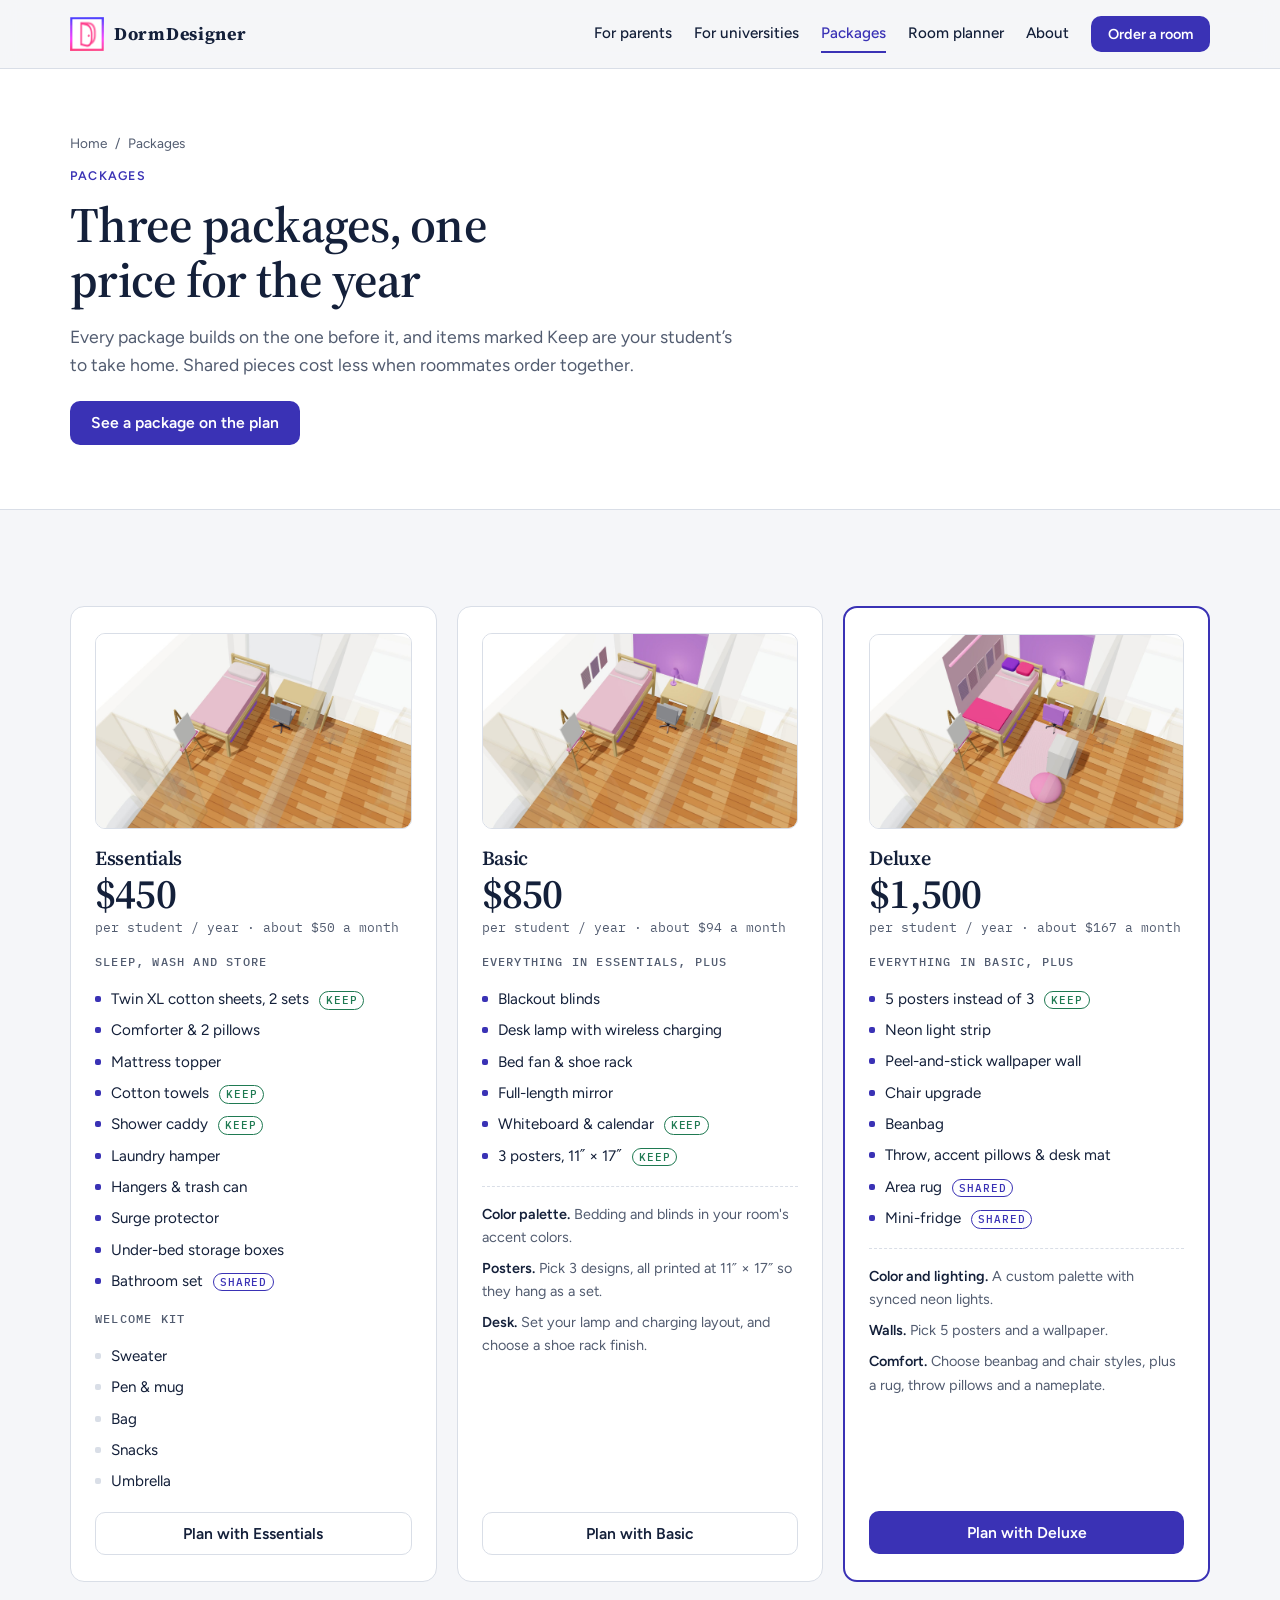
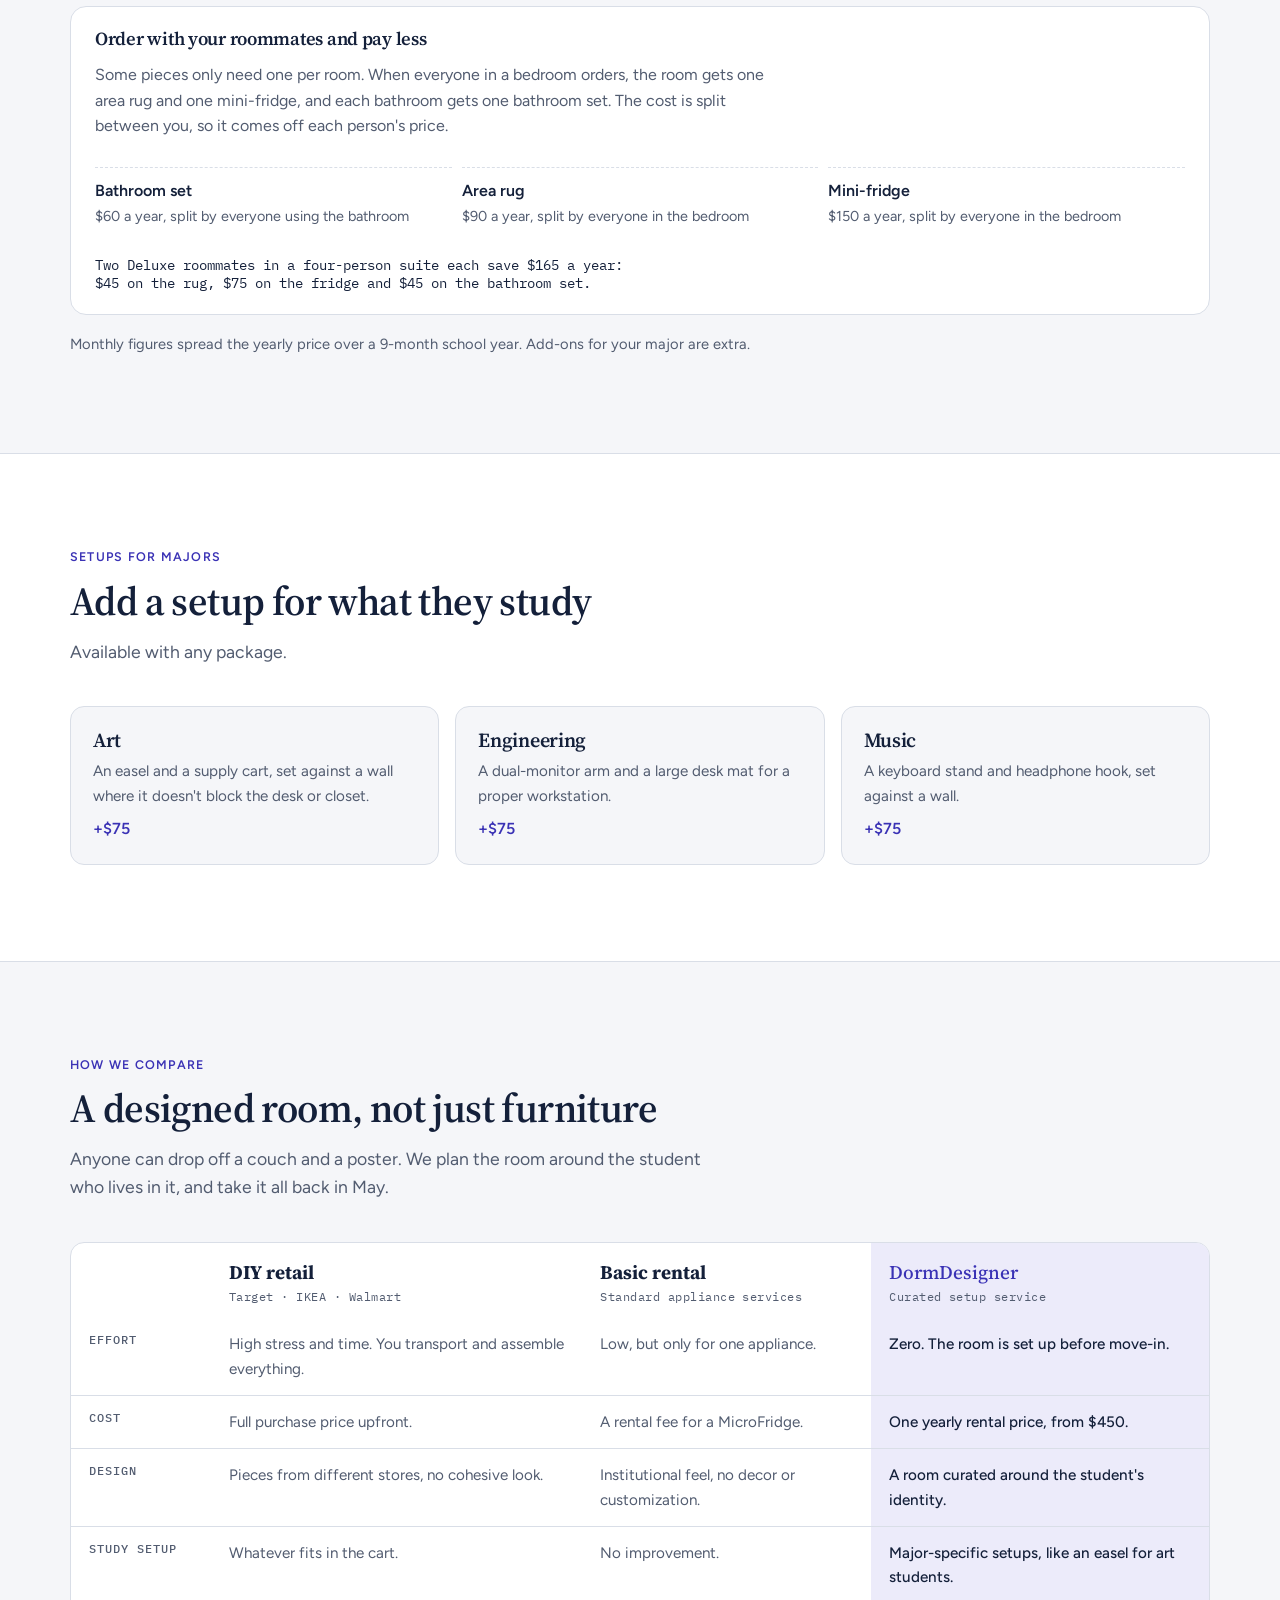
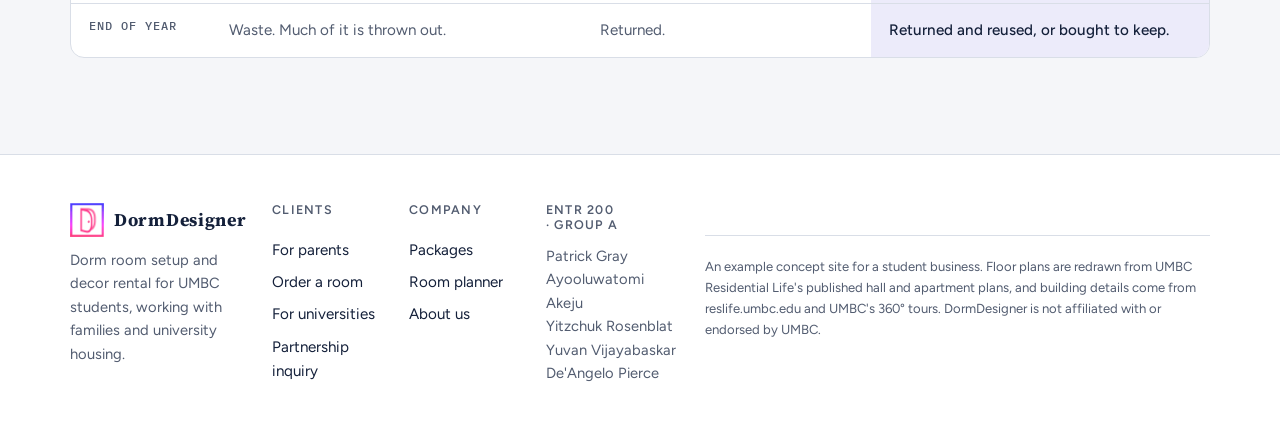
==== commit b1046435: "Doors swing fully open, beds on the wall, fridge at the bed foot, room images - Every room door and " ====
--- a/packages.html
+++ b/packages.html
@@ -58,6 +58,7 @@
     <div class="wrap">
       <div class="tiers">
         <article class="tier">
+          <figure class="shot"><img src="assets/img/room-essentials.jpg" alt="A Harbor Hall single room set up with the Essentials package" width="1600" height="992" loading="lazy"></figure>
           <div class="tier-head">
             <h3>Essentials</h3>
             <div class="price num">$450</div>
@@ -83,6 +84,7 @@
           <a class="btn btn-ghost" href="planner.html" data-pick="essentials">Plan with Essentials</a>
         </article>
         <article class="tier">
+          <figure class="shot"><img src="assets/img/room-basic.jpg" alt="A Harbor Hall single room set up with the Basic package" width="1600" height="992" loading="lazy"></figure>
           <div class="tier-head">
             <h3>Basic</h3>
             <div class="price num">$850</div>
@@ -105,6 +107,7 @@
           <a class="btn btn-ghost" href="planner.html" data-pick="basic">Plan with Basic</a>
         </article>
         <article class="tier tier-deluxe">
+          <figure class="shot"><img src="assets/img/room-deluxe.jpg" alt="A Harbor Hall single room set up with the Deluxe package" width="1600" height="992" loading="lazy"></figure>
           <div class="tier-head">
             <h3>Deluxe</h3>
             <div class="price num">$1,500</div>
--- a/assets/site.css
+++ b/assets/site.css
@@ -446,6 +446,18 @@
 .crumbs a { color: var(--muted); text-decoration: none; }
 .crumbs a:hover { color: var(--accent); }
 
+/* Room renders */
+.shot { margin: 0; display: grid; gap: 8px; min-width: 0; }
+.shot img { display: block; width: 100%; height: auto; aspect-ratio: 1600 / 992; object-fit: cover; border-radius: var(--radius); border: 1px solid var(--rule); background: var(--plan-bg); }
+.shot figcaption { font-size: 0.85rem; color: var(--muted); }
+.page-head.with-media .wrap { grid-template-columns: minmax(0, 1fr) minmax(0, 1.05fr); align-items: center; gap: 28px 48px; }
+.head-copy { display: grid; gap: 14px; justify-items: start; min-width: 0; }
+@media (max-width: 900px) { .page-head.with-media .wrap { grid-template-columns: 1fr; } }
+.before-after { display: grid; grid-template-columns: 1fr 1fr; gap: 20px; }
+.before-after figcaption { font-weight: 600; color: var(--ink); }
+@media (max-width: 700px) { .before-after { grid-template-columns: 1fr; } }
+.tier .shot img { border-radius: 10px; }
+
 /* Home: clients, stats, package overview, call to action */
 .clients { display: grid; grid-template-columns: 1fr 1fr; gap: 20px; }
 .client { display: grid; gap: 12px; align-content: start; padding: 28px; background: var(--surface); border: 1px solid var(--rule); border-radius: var(--radius); color: var(--ink); text-decoration: none; transition: border-color .15s, box-shadow .15s; min-width: 0; }
